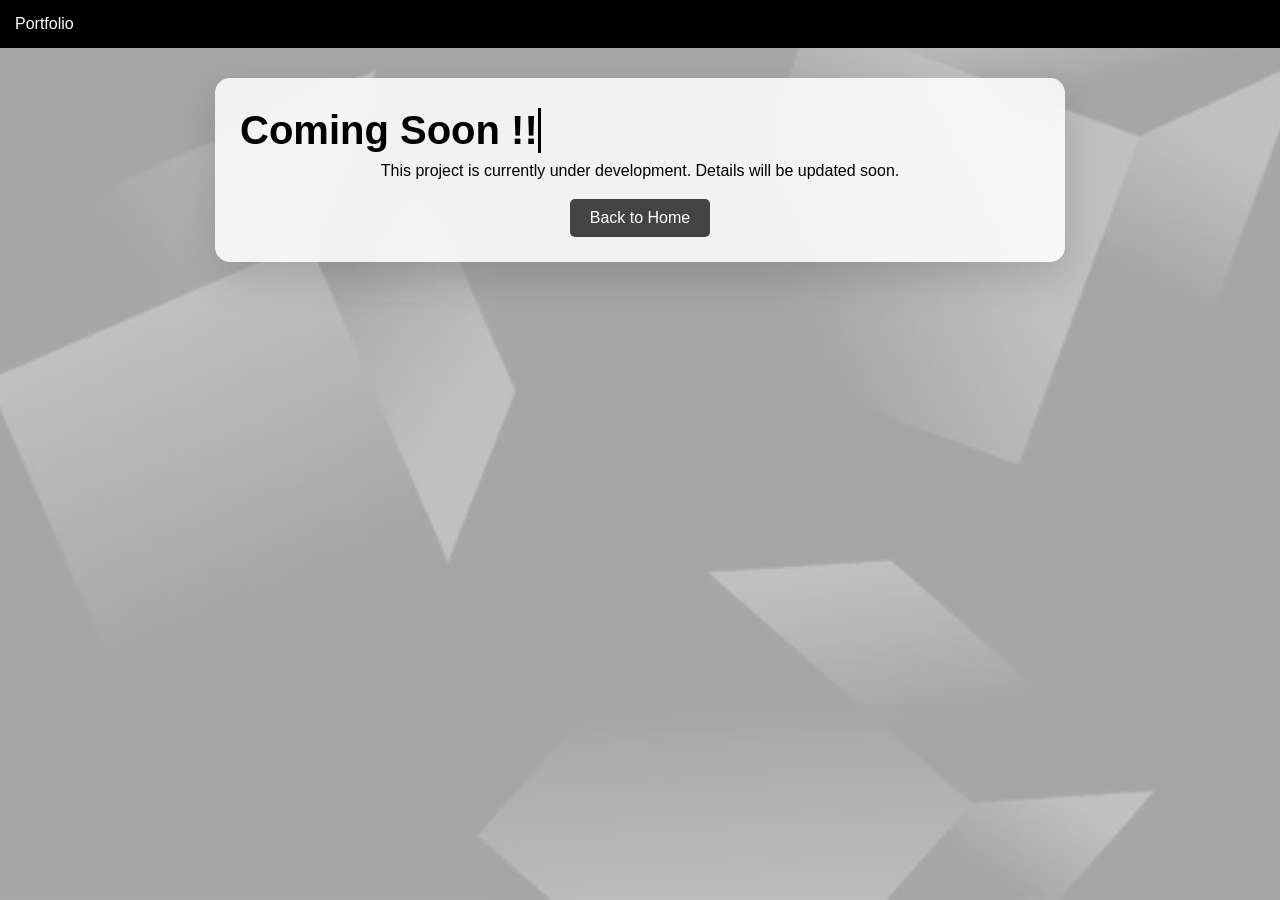
==== project2.html @ aa75ff31 "Add files via upload" ====
<!DOCTYPE html>
<html>

<head>
<link rel="stylesheet" href="style.css">
<title>Portfolio Website Project</title>



</head>


<body>

<header>
Portfolio
</header>

<div class="container">

<h1 class="coming">
Coming Soon !!
</h1>

<p>
This project is currently under development.
Details will be updated soon.
</p>

<a href="index.html" class="btn">
Back to Home
</a>

</div>

</body>
</html>
---- style.css ----
/* Smooth Scroll */
html{
scroll-behavior:smooth;
}


/* ===== PREMIUM 3D BACKGROUND ===== */

body{

font-family:Arial;
margin:0;
text-align:center;
color:black;

background-image:url("bg.jpg");

background-size:cover;

background-position:center;

background-repeat:no-repeat;

background-attachment:fixed;

}

body::before{

content:"";

position:fixed;

top:0;
left:0;

width:100%;
height:100%;

background:rgba(255,255,255,0.65);

z-index:-1;

}
/* ===== HEADER ===== */

header{
background:black;
color:white;
padding:15px;
display:flex;
justify-content:space-between;
align-items:center;
position:sticky;
top:0;
}

.logo{
font-size:22px;
font-weight:bold;
}

nav a{
color:white;
margin-left:20px;
text-decoration:none;
transition:0.3s;
}

nav a:hover{
color:yellow;
}


/* ===== SECTIONS ===== */

section{
padding:20px 20px;
}

/* ===== HERO ===== */

.hero h1{
margin-bottom:10px;
}

.hero p{
margin:5px 0;
}
.hero img{
width:150px;
border-radius:50%;
margin-bottom:20px;
}

.hero h1{
font-size:40px;
}


/* ===== ABOUT ===== */

.about-box{

max-width:750px;
margin:auto;
background:white;
padding:30px;
border-radius:15px;
line-height:1.7;
font-size:17px;
border:1px solid #ddd;
text-align:left;

}

#about h2{
margin-bottom:20px;
font-size:32px;
}

#about{

margin-top:10px;

}   

/* ===== PROJECT PAGE CONTAINER ===== */

.container{

max-width:800px;
margin:30px auto;
padding:25px;

/* Glass Effect */

background:rgba(255,255,255,0.85);

backdrop-filter:blur(12px);

border-radius:15px;

box-shadow:0 15px 40px rgba(0,0,0,0.15);

}

.container h1{
margin:5px 0;
}

.container h2{
margin:5px 0;
}

.container p{
margin:5px 0;
line-height:1.6;
}

.container img{
width:400px;
margin:10px auto;
display:block;
border-radius:10px;
}

.timeline{

max-width:600px;
margin:auto;
text-align:left;
line-height:1.8;
background:white;
padding:20px;
border-radius:10px;

}

/* ===== SKILLS ===== */

.skills{
background:#222;
color:white;
}

.skill-box{

display:inline-block;
padding:10px 20px;
background:black;
color:white;
margin:10px;
border-radius:5px;
transition:0.3s;

}

.skill-box:hover{
transform:scale(1.1);
}


/* ===== PROJECT CARDS ===== */

.project-card{

display:inline-block;
width:250px;
border:1px solid gray;
padding:15px;
margin:15px;
border-radius:10px;
transition:0.3s;
background:white;

}

.project-card img{
width:100%;
border-radius:10px;
}

.project-card:hover{
transform:translateY(-10px);
}


/* ===== BUTTONS ===== */

.btn{

background:#444;
color:white;
padding:10px 20px;
text-decoration:none;
border-radius:5px;
display:inline-block;
margin-top:10px;
transition:0.3s;

}

.btn:hover{
background:black;
}


/* ===== CONTACT ===== */

.contact{
background:#222;
color:white;
}


/* ===== FOOTER ===== */

footer{
background:black;
color:white;
text-align:center;
padding:10px;
margin-top:40px;
}


/* ===== HR ===== */

hr{
margin:15px 0;
}


/* ===== LINKEDIN ===== */

.linkedin a{
color:#ffffff;
text-decoration:none;
}


/* ===== PROJECT BOX ===== */

.project-box{

background:white;
color:black;
padding:20px;
margin:20px auto;
border-radius:12px;
max-width:700px;
text-align:left;
border:1px solid #ddd;

}


/* ===== COMING SOON ANIMATION ===== */

.coming{

font-size:40px;
margin-top:100px;
border-right:3px solid black;
width:fit-content;
margin-left:auto;
margin-right:auto;
overflow:hidden;
white-space:nowrap;
animation:typing 3s steps(20), blink 1s infinite;

}

@keyframes typing{

from{width:0}
to{width:220px}

}

@keyframes blink{

50%{border-color:transparent}

}
.hero{
padding-bottom:20px !important;
}

#about{
margin-top:0 !important;
padding-top:10px !important;
}
#journey h2{

font-size:32px;

}
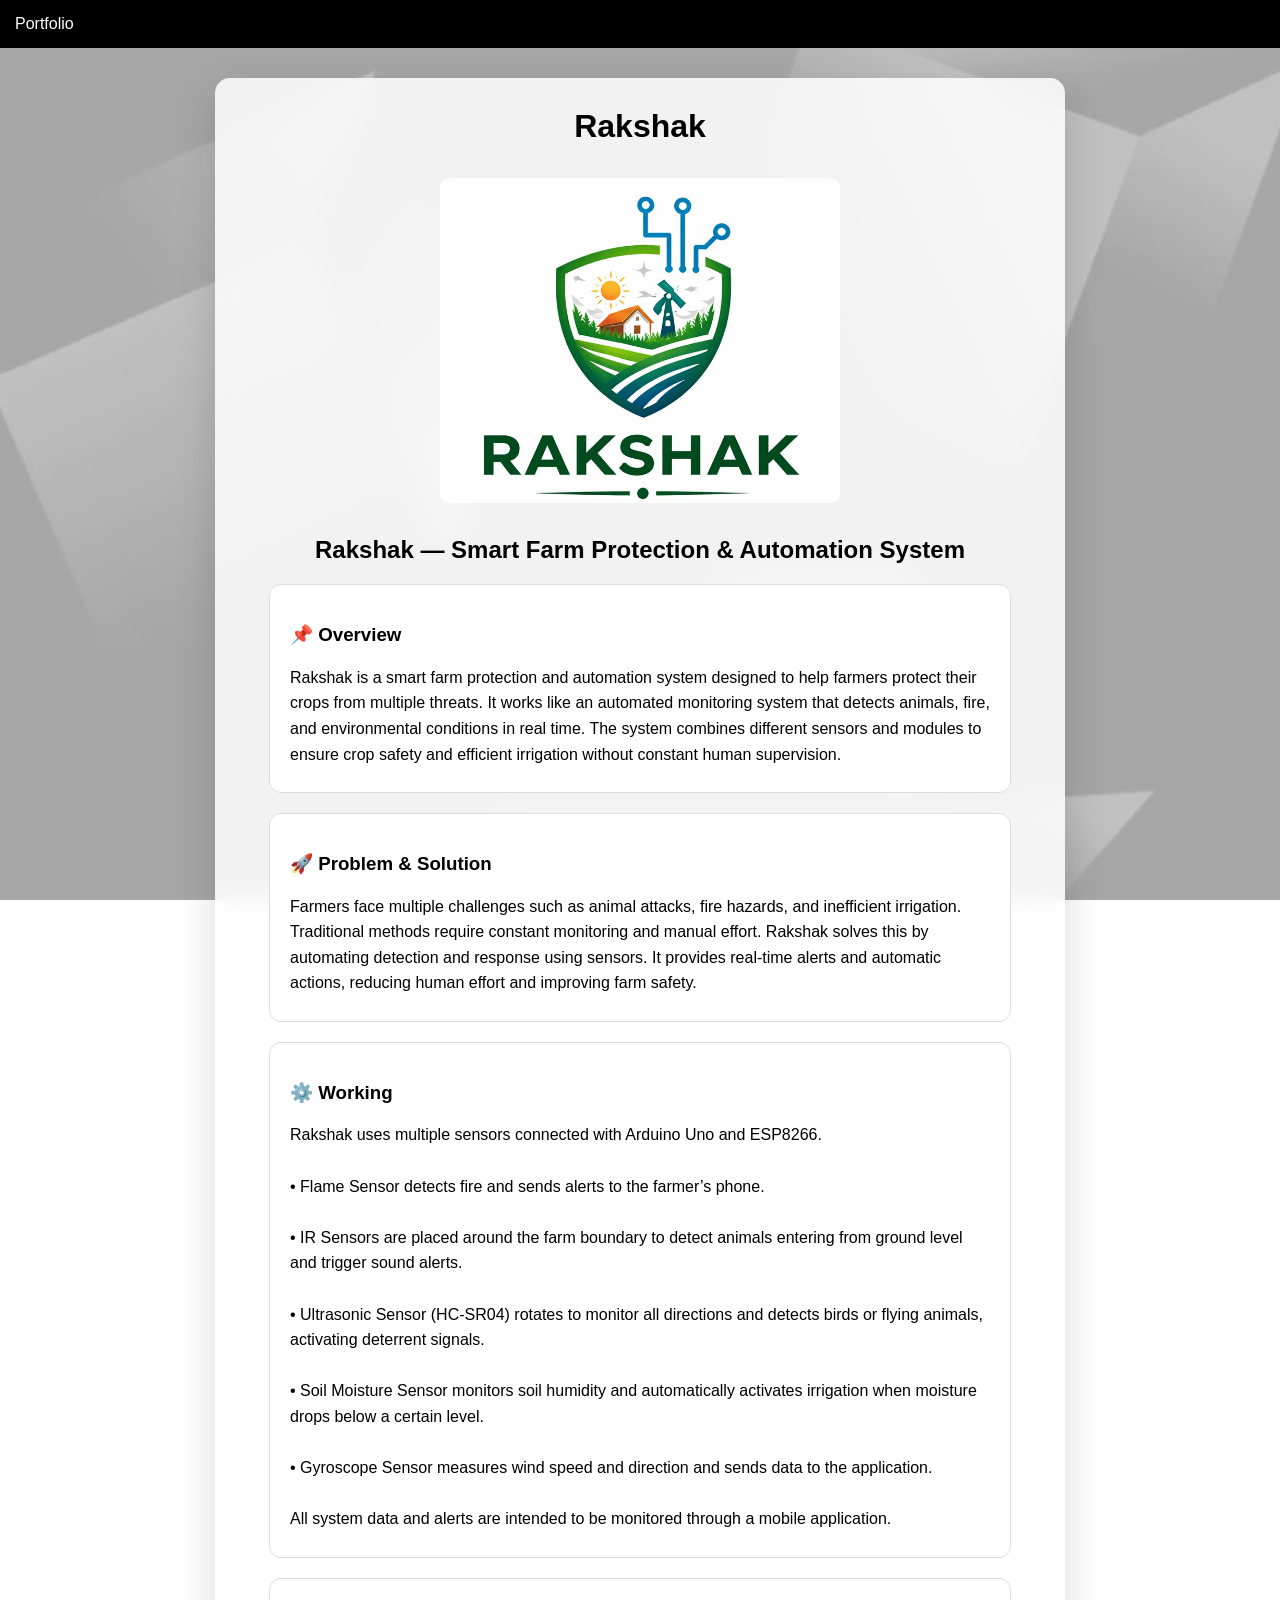
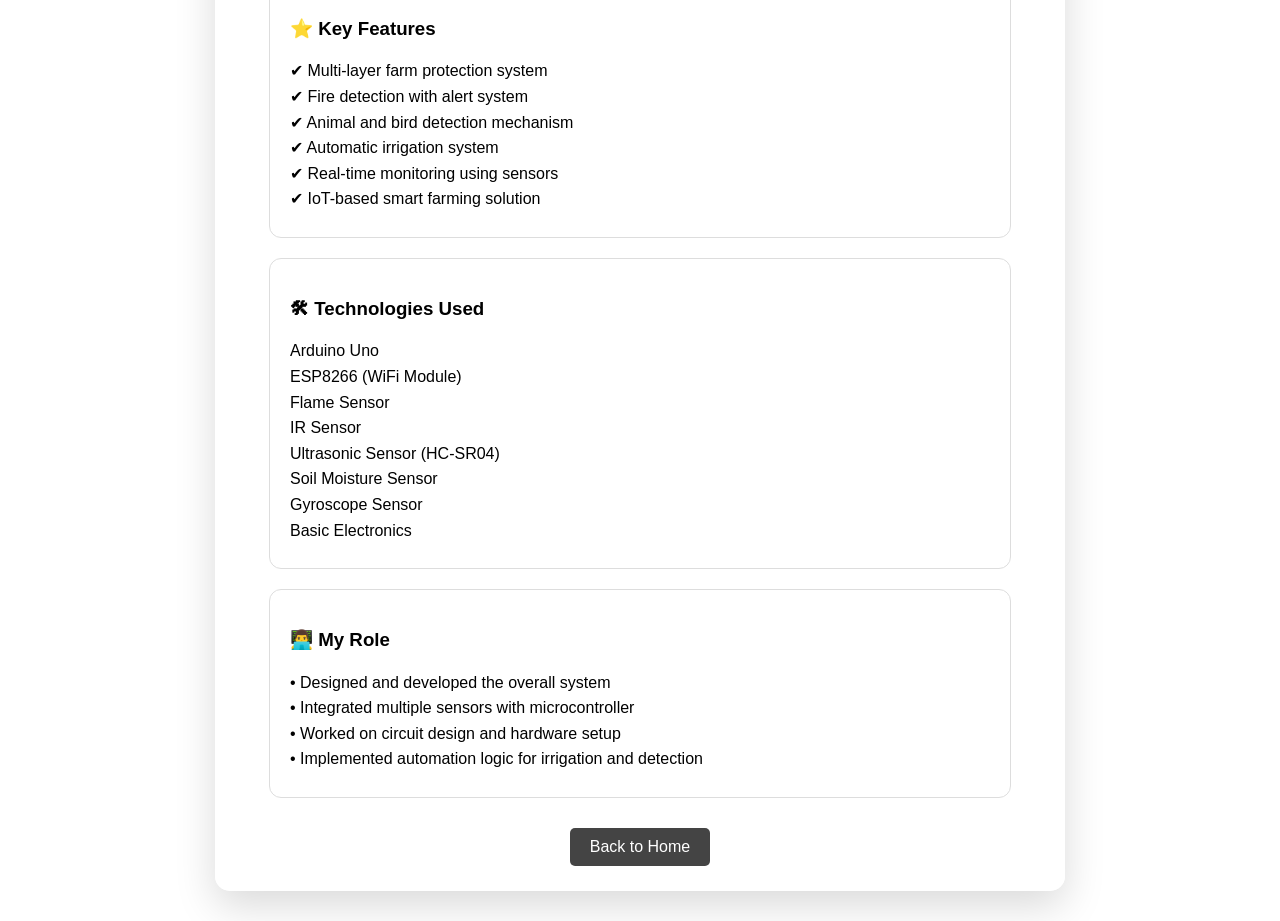
==== commit 944d19dd: "project2.html" ====
--- a/project2.html
+++ b/project2.html
@@ -18,14 +18,140 @@
 
 <div class="container">
 
-<h1 class="coming">
-Coming Soon !!
-</h1>
+<h1>Rakshak</h1>
+
+<br>
+
+<img src="project2.jpg">
+
+<br>
+
+<h2>Rakshak — Smart Farm Protection & Automation System</h2>
+
+
+<div class="project-box">
+
+<h3>📌 Overview</h3>
 
 <p>
-This project is currently under development.
-Details will be updated soon.
+
+Rakshak is a smart farm protection and automation system designed to help farmers protect their crops from multiple threats.
+It works like an automated monitoring system that detects animals, fire, and environmental conditions in real time.
+
+The system combines different sensors and modules to ensure crop safety and efficient irrigation without constant human supervision.
+
 </p>
+
+</div>
+
+
+<div class="project-box">
+
+<h3>🚀 Problem & Solution</h3>
+
+<p>
+
+Farmers face multiple challenges such as animal attacks, fire hazards, and inefficient irrigation.
+Traditional methods require constant monitoring and manual effort.
+
+Rakshak solves this by automating detection and response using sensors.
+It provides real-time alerts and automatic actions, reducing human effort and improving farm safety.
+
+</p>
+
+</div>
+
+
+<div class="project-box">
+
+<h3>⚙️ Working</h3>
+
+<p>
+
+Rakshak uses multiple sensors connected with Arduino Uno and ESP8266.
+
+<br><br>
+
+• Flame Sensor detects fire and sends alerts to the farmer’s phone.
+
+<br><br>
+
+• IR Sensors are placed around the farm boundary to detect animals entering from ground level and trigger sound alerts.
+
+<br><br>
+
+• Ultrasonic Sensor (HC-SR04) rotates to monitor all directions and detects birds or flying animals, activating deterrent signals.
+
+<br><br>
+
+• Soil Moisture Sensor monitors soil humidity and automatically activates irrigation when moisture drops below a certain level.
+
+<br><br>
+
+• Gyroscope Sensor measures wind speed and direction and sends data to the application.
+
+<br><br>
+
+All system data and alerts are intended to be monitored through a mobile application.
+
+</p>
+
+</div>
+
+
+<div class="project-box">
+
+<h3>⭐ Key Features</h3>
+
+<p>
+
+✔ Multi-layer farm protection system  <br> 
+✔ Fire detection with alert system  <br>
+✔ Animal and bird detection mechanism  <br>
+✔ Automatic irrigation system  <br>
+✔ Real-time monitoring using sensors  <br>
+✔ IoT-based smart farming solution  <br>
+
+</p>
+
+</div>
+
+
+<div class="project-box">
+
+<h3>🛠 Technologies Used</h3>
+
+<p>
+
+Arduino Uno  <br>
+ESP8266 (WiFi Module)  <br>
+Flame Sensor  <br>
+IR Sensor  <br>
+Ultrasonic Sensor (HC-SR04)  <br>
+Soil Moisture Sensor  <br>
+Gyroscope Sensor  <br>
+Basic Electronics  <br>
+
+</p>
+
+</div>
+
+
+<div class="project-box">
+
+<h3>👨‍💻 My Role</h3>
+
+<p>
+
+• Designed and developed the overall system  <br>
+• Integrated multiple sensors with microcontroller <br> 
+• Worked on circuit design and hardware setup  <br>
+• Implemented automation logic for irrigation and detection <br> 
+
+</p>
+
+</div>
+
 
 <a href="index.html" class="btn">
 Back to Home
@@ -34,4 +160,4 @@
 </div>
 
 </body>
-</html>+</html>
